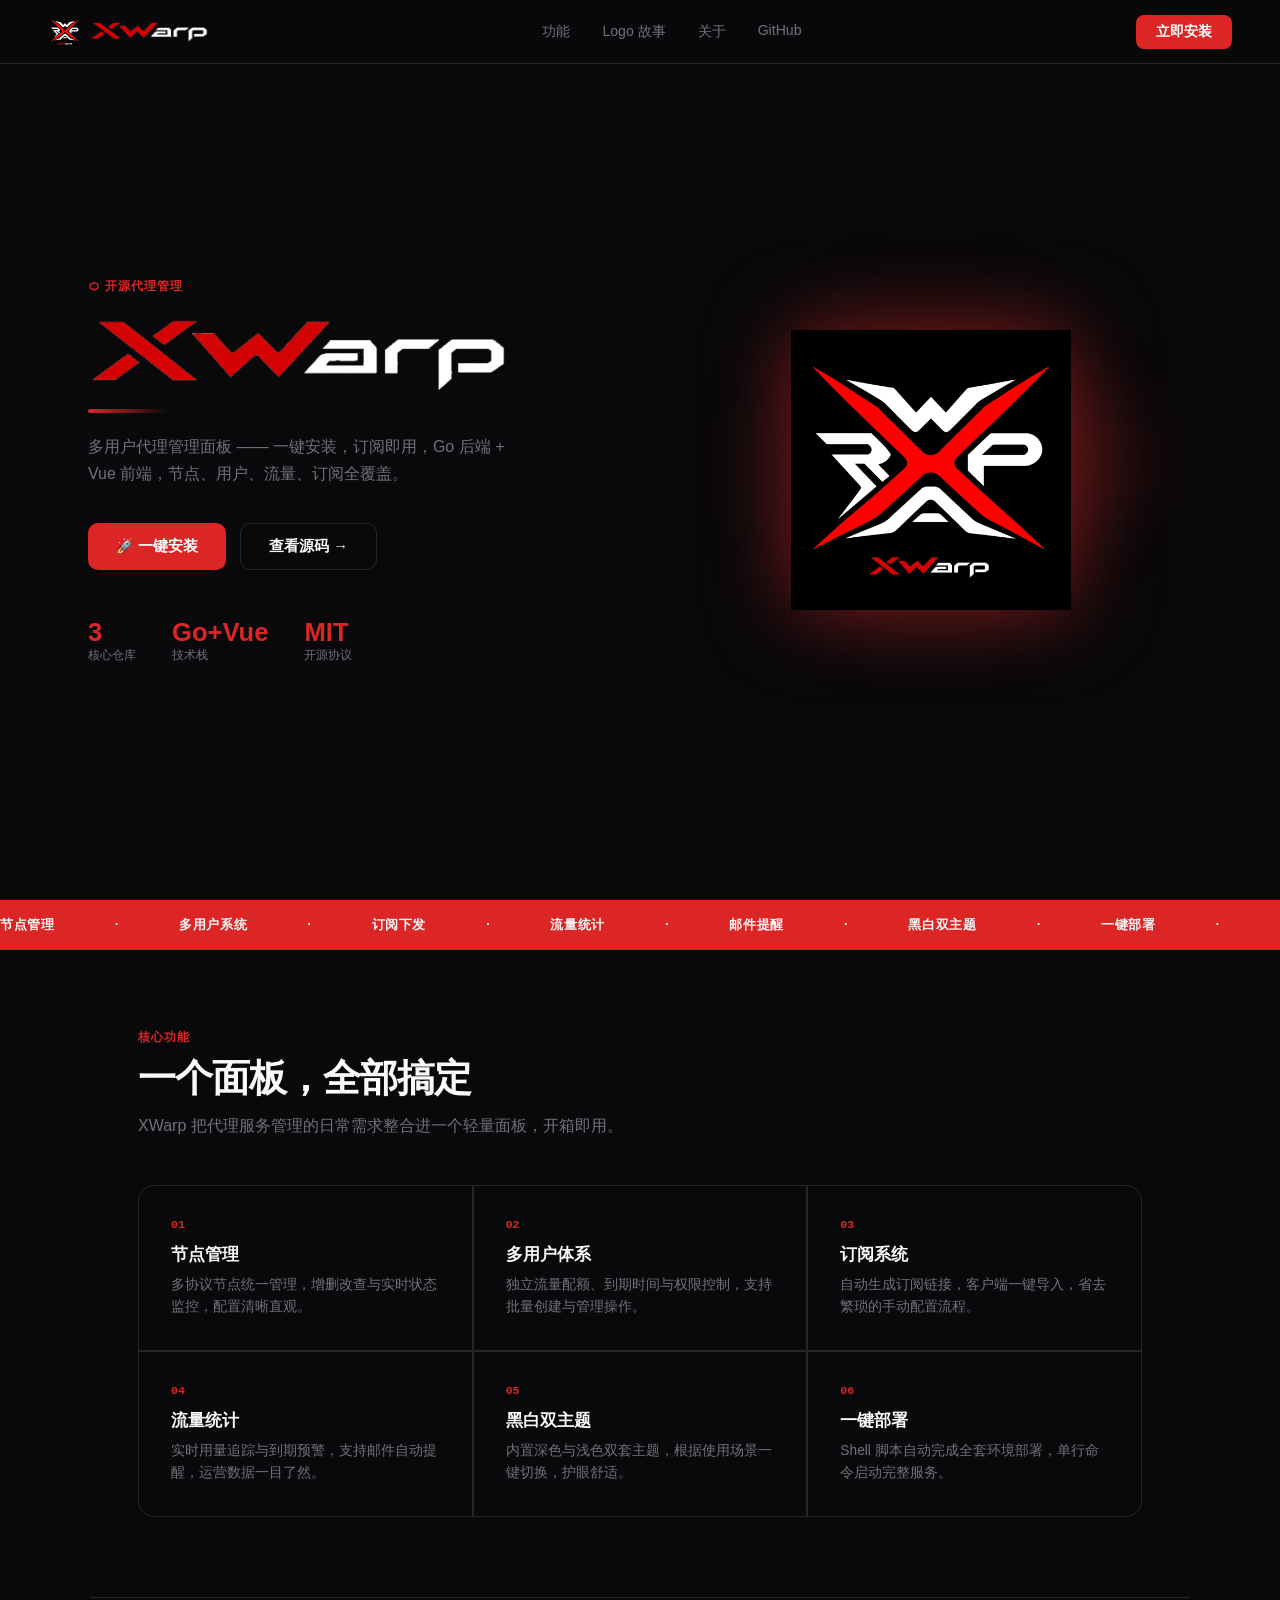
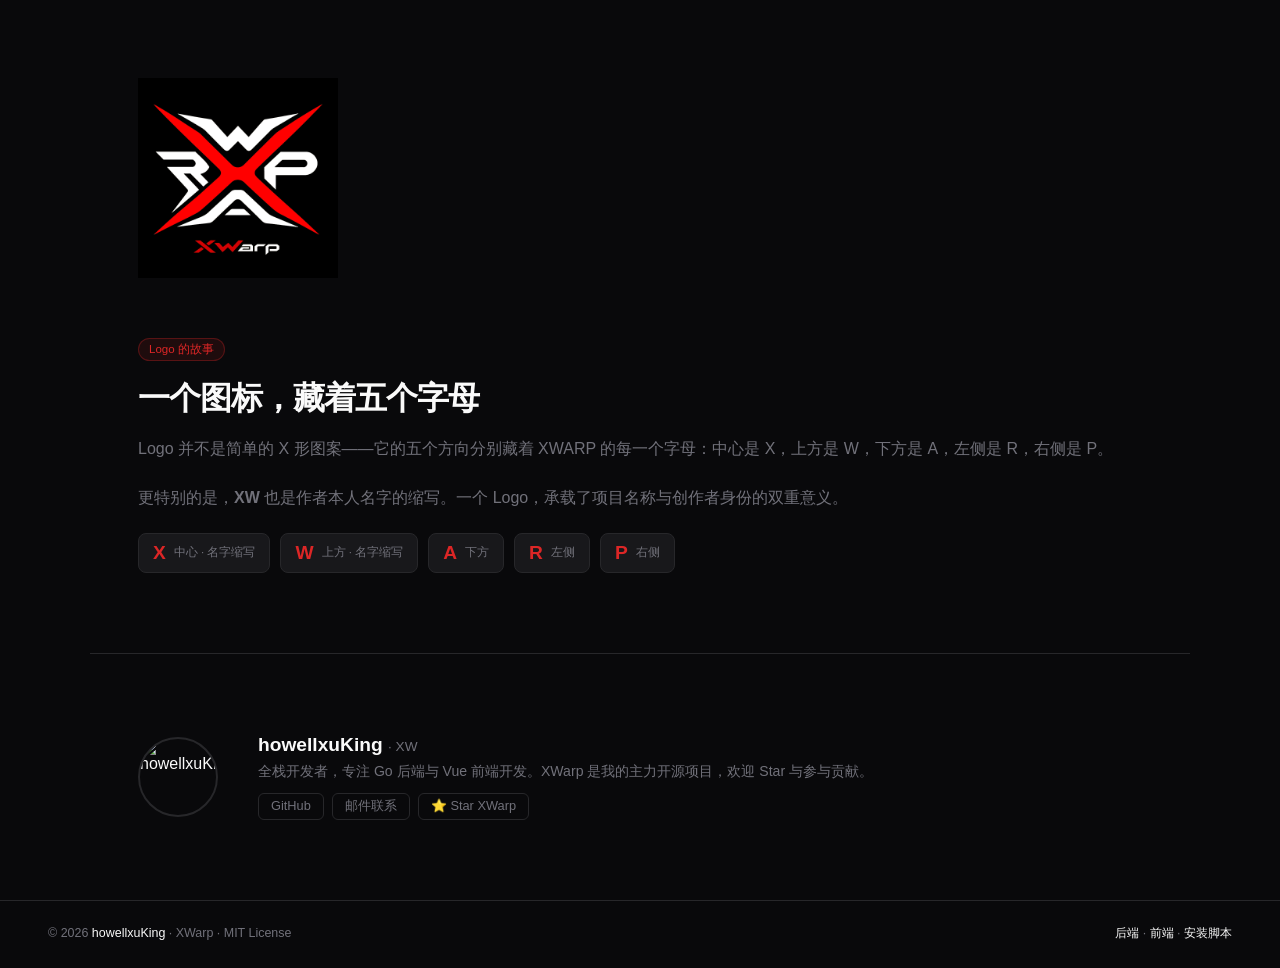
==== design-b.html @ f4f65dc5 "feat: 更新主页 - 反色Logo + XWarp文字图片 + 透明背景效果" ====
<!DOCTYPE html>
<html lang="zh-CN">
<head>
  <link rel="preconnect" href="https://fonts.googleapis.com">
  <link href="https://fonts.googleapis.com/css2?family=Rajdhani:wght@600;700&display=swap" rel="stylesheet">
  <meta charset="UTF-8" />
  <meta name="viewport" content="width=device-width, initial-scale=1.0" />
  <title>XWarp · 商业大气版</title>
  <style>
    :root {
      --red: #dc2626;
      --red2: #b91c1c;
      --bg: #09090b;
      --surface: #18181b;
      --border: #27272a;
      --text: #fafafa;
      --muted: #71717a;
    }
    * { box-sizing: border-box; margin: 0; padding: 0; }
    html { scroll-behavior: smooth; }
    body { background: var(--bg); color: var(--text); font-family: -apple-system, BlinkMacSystemFont, "Segoe UI", sans-serif; overflow-x: hidden; }

    /* NAV */
    nav {
      position: fixed; top: 0; left: 0; right: 0; z-index: 100;
      display: flex; align-items: center; justify-content: space-between;
      padding: 0 48px; height: 64px;
      background: rgba(9,9,11,0.9); backdrop-filter: blur(12px);
      border-bottom: 1px solid var(--border);
    }
    .nav-logo { display: flex; align-items: center; gap: 8px; text-decoration: none; }
    .nav-logo img:first-child { width: 34px; height: 34px; }
    .nav-text-img { height: 22px; width: auto; object-fit: contain; }
    .nav-logo span { font-size: 1.1rem; font-weight: 800; color: var(--text); }
    .nav-logo span.xwarp-text { font-family: 'Rajdhani', sans-serif; font-size: 1.3rem; font-weight: 700; letter-spacing: 0.05em; text-transform: uppercase; }
    .nav-logo span.xwarp-text em { color: var(--red); font-style: normal; }
    .nav-logo span em { color: var(--red); font-style: normal; }
    .hero-title-img { margin-bottom: 12px; }
    .hero-title-img img { width: 100%; max-width: 420px; height: auto; }
    .hero-logo-wrap { display: flex; align-items: center; justify-content: center; width: 100%; }
    .hero-logo-wrap img { mix-blend-mode: screen; width: 420px; height: 420px; object-fit: contain; }
    .nav-links { display: flex; gap: 32px; }
    .nav-links a { color: var(--muted); text-decoration: none; font-size: 0.88rem; transition: color 0.2s; }
    .nav-links a:hover { color: var(--text); }
    .nav-btn { background: var(--red); color: #fff; padding: 8px 20px; border-radius: 8px; font-size: 0.85rem; font-weight: 600; text-decoration: none; transition: background 0.2s; }
    .nav-btn:hover { background: var(--red2); }

    /* HERO - split layout */
    .hero {
      min-height: 100vh; display: flex; align-items: center;
      padding: 100px 48px 60px; gap: 60px;
      max-width: 1200px; margin: 0 auto;
      position: relative;
    }
    .hero-left { flex: 1; }
    .hero-right { flex: 1; display: flex; align-items: center; justify-content: center; position: relative; }

    /* decorative blobs */
    .blob1 { position: absolute; width: 400px; height: 400px; border-radius: 50%; background: radial-gradient(circle, rgba(220,38,38,0.25) 0%, transparent 70%); top: 50%; left: 50%; transform: translate(-50%,-50%); filter: blur(40px); }
    .blob2 { position: absolute; width: 200px; height: 200px; border-radius: 50%; background: radial-gradient(circle, rgba(220,38,38,0.15) 0%, transparent 70%); top: 10%; right: 0; filter: blur(30px); }

    .hero-logo-wrap { position: relative; z-index: 1; }
    .hero-logo-wrap img { width: 280px; height: 280px; filter: drop-shadow(0 0 40px rgba(220,38,38,0.5)); animation: rotate-glow 6s ease-in-out infinite alternate; }
    @keyframes rotate-glow { 0%{filter:drop-shadow(0 0 30px rgba(220,38,38,0.4))} 100%{filter:drop-shadow(0 0 60px rgba(220,38,38,0.7))} }

    .hero-eyebrow { display: inline-flex; align-items: center; gap: 6px; font-size: 0.78rem; color: var(--red); font-weight: 600; text-transform: uppercase; letter-spacing: 0.08em; margin-bottom: 20px; }
    .hero h1 { font-size: clamp(2.8rem, 5vw, 4.5rem); font-weight: 900; letter-spacing: -2px; line-height: 1; margin-bottom: 12px; }
    .hero h1.xwarp-hero { font-family: 'Rajdhani', sans-serif; font-size: clamp(3.5rem, 6vw, 5.5rem); letter-spacing: 0.05em; font-weight: 700; text-transform: uppercase; }
    .hero h1 .brand-x { color: var(--red); }
    .hero-gradient-line { height: 4px; width: 80px; background: linear-gradient(90deg, var(--red), transparent); border-radius: 2px; margin-bottom: 20px; }
    .hero-desc { color: var(--muted); font-size: 1rem; line-height: 1.7; margin-bottom: 36px; max-width: 440px; }
    .hero-actions { display: flex; gap: 14px; flex-wrap: wrap; margin-bottom: 48px; }
    .btn { display: inline-flex; align-items: center; gap: 8px; padding: 13px 28px; border-radius: 10px; font-size: 0.92rem; font-weight: 600; text-decoration: none; transition: all 0.2s; }
    .btn-primary { background: var(--red); color: #fff; }
    .btn-primary:hover { background: var(--red2); transform: translateY(-1px); }
    .btn-outline { background: transparent; color: var(--text); border: 1px solid var(--border); }
    .btn-outline:hover { border-color: var(--red); color: var(--red); }
    .hero-stats { display: flex; gap: 36px; }
    .stat-num { font-size: 1.6rem; font-weight: 800; color: var(--red); }
    .stat-label { font-size: 0.75rem; color: var(--muted); }

    /* STRIP */
    .strip { background: var(--red); padding: 16px 0; text-align: center; font-size: 0.82rem; font-weight: 600; letter-spacing: 0.05em; overflow: hidden; }
    .strip-inner { display: flex; gap: 60px; animation: marquee 20s linear infinite; white-space: nowrap; }
    @keyframes marquee { 0%{transform:translateX(0)} 100%{transform:translateX(-50%)} }

    /* FEATURES */
    #features { max-width: 1100px; margin: 0 auto; padding: 80px 48px; }
    .sec-eyebrow { font-size: 0.72rem; text-transform: uppercase; letter-spacing: 0.1em; color: var(--red); font-weight: 700; margin-bottom: 8px; }
    .sec-title { font-size: clamp(1.8rem,3vw,2.6rem); font-weight: 800; letter-spacing: -1px; margin-bottom: 12px; }
    .sec-desc { color: var(--muted); margin-bottom: 48px; }
    .features-grid { display: grid; grid-template-columns: repeat(auto-fit, minmax(300px,1fr)); gap: 2px; background: var(--border); border: 1px solid var(--border); border-radius: 16px; overflow: hidden; }
    .feat-item { background: var(--bg); padding: 32px; transition: background 0.2s; }
    .feat-item:hover { background: var(--surface); }
    .feat-num { font-size: 0.72rem; color: var(--red); font-weight: 700; font-family: monospace; margin-bottom: 12px; }
    .feat-item h3 { font-size: 1.05rem; font-weight: 700; margin-bottom: 8px; }
    .feat-item p { color: var(--muted); font-size: 0.86rem; line-height: 1.6; }

    /* STORY */
    #story { border-top: 1px solid var(--border); padding: 80px 48px; max-width: 1100px; margin: 0 auto; }
    .story-inner { display: flex; gap: 60px; align-items: center; flex-wrap: wrap; }
    .story-logo { width: 200px; height: 200px; flex-shrink: 0; }
    .story-text .badge { display: inline-block; background: rgba(220,38,38,0.1); border: 1px solid rgba(220,38,38,0.3); color: var(--red); font-size: 0.72rem; padding: 3px 10px; border-radius: 20px; margin-bottom: 16px; }
    .story-text h2 { font-size: 2rem; font-weight: 800; letter-spacing: -1px; margin-bottom: 14px; }
    .story-text p { color: var(--muted); line-height: 1.8; margin-bottom: 20px; }
    .letter-row { display: flex; gap: 10px; flex-wrap: wrap; }
    .lbadge { background: var(--surface); border: 1px solid var(--border); border-radius: 8px; padding: 8px 14px; display: flex; align-items: center; gap: 8px; }
    .lbadge .l { font-size: 1.2rem; font-weight: 900; color: var(--red); }
    .lbadge .m { font-size: 0.72rem; color: var(--muted); }

    /* ABOUT */
    #about { border-top: 1px solid var(--border); padding: 80px 48px; max-width: 1100px; margin: 0 auto; display: flex; gap: 40px; align-items: center; flex-wrap: wrap; }
    .about-avatar { width: 80px; height: 80px; border-radius: 50%; border: 2px solid var(--border); }
    .about-text h2 { font-size: 1.2rem; font-weight: 700; margin-bottom: 6px; }
    .about-text p { color: var(--muted); font-size: 0.88rem; }
    .alinks { display: flex; gap: 8px; margin-top: 12px; flex-wrap: wrap; }
    .alink { color: var(--muted); text-decoration: none; font-size: 0.8rem; border: 1px solid var(--border); border-radius: 6px; padding: 4px 12px; transition: all 0.2s; }
    .alink:hover { color: var(--red); border-color: var(--red); }

    footer { border-top: 1px solid var(--border); padding: 24px 48px; display: flex; justify-content: space-between; align-items: center; flex-wrap: wrap; gap: 8px; color: var(--muted); font-size: 0.78rem; }
    footer a { color: var(--text); text-decoration: none; }
    footer a:hover { color: var(--red); }
    @media(max-width:900px){ .hero{flex-direction:column;padding:100px 24px 60px;} .hero-right{order:-1;} .hero-logo-wrap img{width:180px;height:180px;} nav{padding:0 20px;} .nav-links{display:none;} #features,#story,#about{padding:60px 24px;} .story-inner{flex-direction:column;} footer{justify-content:center;text-align:center;} }
  </style>
</head>
<body>
<nav>
  <a class="nav-logo" href="#"><img src="logo-dark.png" alt="XWarp" style="mix-blend-mode:screen;" /><img src="xwarp-text.png" alt="XWarp" class="nav-text-img" /></a>
  <div class="nav-links">
    <a href="#features">功能</a><a href="#story">Logo 故事</a><a href="#about">关于</a>
    <a href="https://github.com/howellxuKing/xwarp" target="_blank">GitHub</a>
  </div>
  <a class="nav-btn" href="https://github.com/howellxuKing/xwarp-install" target="_blank">立即安装</a>
</nav>

<section class="hero">
  <div class="hero-left">
    <div class="hero-eyebrow">⬡ 开源代理管理</div>
    <div class="hero-title-img"><img src="xwarp-text.png" alt="XWarp" /></div>
    <div class="hero-gradient-line"></div>
    <p class="hero-desc">多用户代理管理面板 —— 一键安装，订阅即用，Go 后端 + Vue 前端，节点、用户、流量、订阅全覆盖。</p>
    <div class="hero-actions">
      <a class="btn btn-primary" href="https://github.com/howellxuKing/xwarp-install" target="_blank">🚀 一键安装</a>
      <a class="btn btn-outline" href="https://github.com/howellxuKing/xwarp" target="_blank">查看源码 →</a>
    </div>
    <div class="hero-stats">
      <div><div class="stat-num">3</div><div class="stat-label">核心仓库</div></div>
      <div><div class="stat-num">Go+Vue</div><div class="stat-label">技术栈</div></div>
      <div><div class="stat-num">MIT</div><div class="stat-label">开源协议</div></div>
    </div>
  </div>
  <div class="hero-right">
    <div class="blob1"></div>
    <div class="blob2"></div>
    <div class="hero-logo-wrap">
      <img src="logo-dark.png" alt="XWarp Logo" />
    </div>
  </div>
</section>

<div class="strip">
  <div class="strip-inner">
    <span>节点管理</span><span>·</span><span>多用户系统</span><span>·</span><span>订阅下发</span><span>·</span><span>流量统计</span><span>·</span><span>邮件提醒</span><span>·</span><span>黑白双主题</span><span>·</span><span>一键部署</span><span>·</span>
    <span>节点管理</span><span>·</span><span>多用户系统</span><span>·</span><span>订阅下发</span><span>·</span><span>流量统计</span><span>·</span><span>邮件提醒</span><span>·</span><span>黑白双主题</span><span>·</span><span>一键部署</span><span>·</span>
  </div>
</div>

<section id="features">
  <div class="sec-eyebrow">核心功能</div>
  <div class="sec-title">一个面板，全部搞定</div>
  <p class="sec-desc">XWarp 把代理服务管理的日常需求整合进一个轻量面板，开箱即用。</p>
  <div class="features-grid">
    <div class="feat-item"><div class="feat-num">01</div><h3>节点管理</h3><p>多协议节点统一管理，增删改查与实时状态监控，配置清晰直观。</p></div>
    <div class="feat-item"><div class="feat-num">02</div><h3>多用户体系</h3><p>独立流量配额、到期时间与权限控制，支持批量创建与管理操作。</p></div>
    <div class="feat-item"><div class="feat-num">03</div><h3>订阅系统</h3><p>自动生成订阅链接，客户端一键导入，省去繁琐的手动配置流程。</p></div>
    <div class="feat-item"><div class="feat-num">04</div><h3>流量统计</h3><p>实时用量追踪与到期预警，支持邮件自动提醒，运营数据一目了然。</p></div>
    <div class="feat-item"><div class="feat-num">05</div><h3>黑白双主题</h3><p>内置深色与浅色双套主题，根据使用场景一键切换，护眼舒适。</p></div>
    <div class="feat-item"><div class="feat-num">06</div><h3>一键部署</h3><p>Shell 脚本自动完成全套环境部署，单行命令启动完整服务。</p></div>
  </div>
</section>

<section id="story">
  <div class="story-inner">
    <img class="story-logo" src="logo-dark.png" alt="XWarp Logo" />
    <div class="story-text">
      <span class="badge">Logo 的故事</span>
      <h2>一个图标，藏着五个字母</h2>
      <p>Logo 并不是简单的 X 形图案——它的五个方向分别藏着 XWARP 的每一个字母：中心是 X，上方是 W，下方是 A，左侧是 R，右侧是 P。</p>
      <p>更特别的是，<strong>XW</strong> 也是作者本人名字的缩写。一个 Logo，承载了项目名称与创作者身份的双重意义。</p>
      <div class="letter-row">
        <div class="lbadge"><span class="l">X</span><span class="m">中心 · 名字缩写</span></div>
        <div class="lbadge"><span class="l">W</span><span class="m">上方 · 名字缩写</span></div>
        <div class="lbadge"><span class="l">A</span><span class="m">下方</span></div>
        <div class="lbadge"><span class="l">R</span><span class="m">左侧</span></div>
        <div class="lbadge"><span class="l">P</span><span class="m">右侧</span></div>
      </div>
    </div>
  </div>
</section>

<section id="about">
  <img class="about-avatar" src="https://avatars.githubusercontent.com/u/133670669?v=4" alt="howellxuKing" />
  <div class="about-text">
    <h2>howellxuKing <span style="color:var(--muted);font-weight:400;font-size:0.85rem">· XW</span></h2>
    <p>全栈开发者，专注 Go 后端与 Vue 前端开发。XWarp 是我的主力开源项目，欢迎 Star 与参与贡献。</p>
    <div class="alinks">
      <a class="alink" href="https://github.com/howellxuKing" target="_blank">GitHub</a>
      <a class="alink" href="mailto:x50210009@gmail.com">邮件联系</a>
      <a class="alink" href="https://github.com/howellxuKing/xwarp" target="_blank">⭐ Star XWarp</a>
    </div>
  </div>
</section>

<footer>
  <span>© 2026 <a href="https://github.com/howellxuKing">howellxuKing</a> · XWarp · MIT License</span>
  <span>
    <a href="https://github.com/howellxuKing/xwarp">后端</a> ·
    <a href="https://github.com/howellxuKing/xwarp-ui">前端</a> ·
    <a href="https://github.com/howellxuKing/xwarp-install">安装脚本</a>
  </span>
</footer>
</body>
</html>
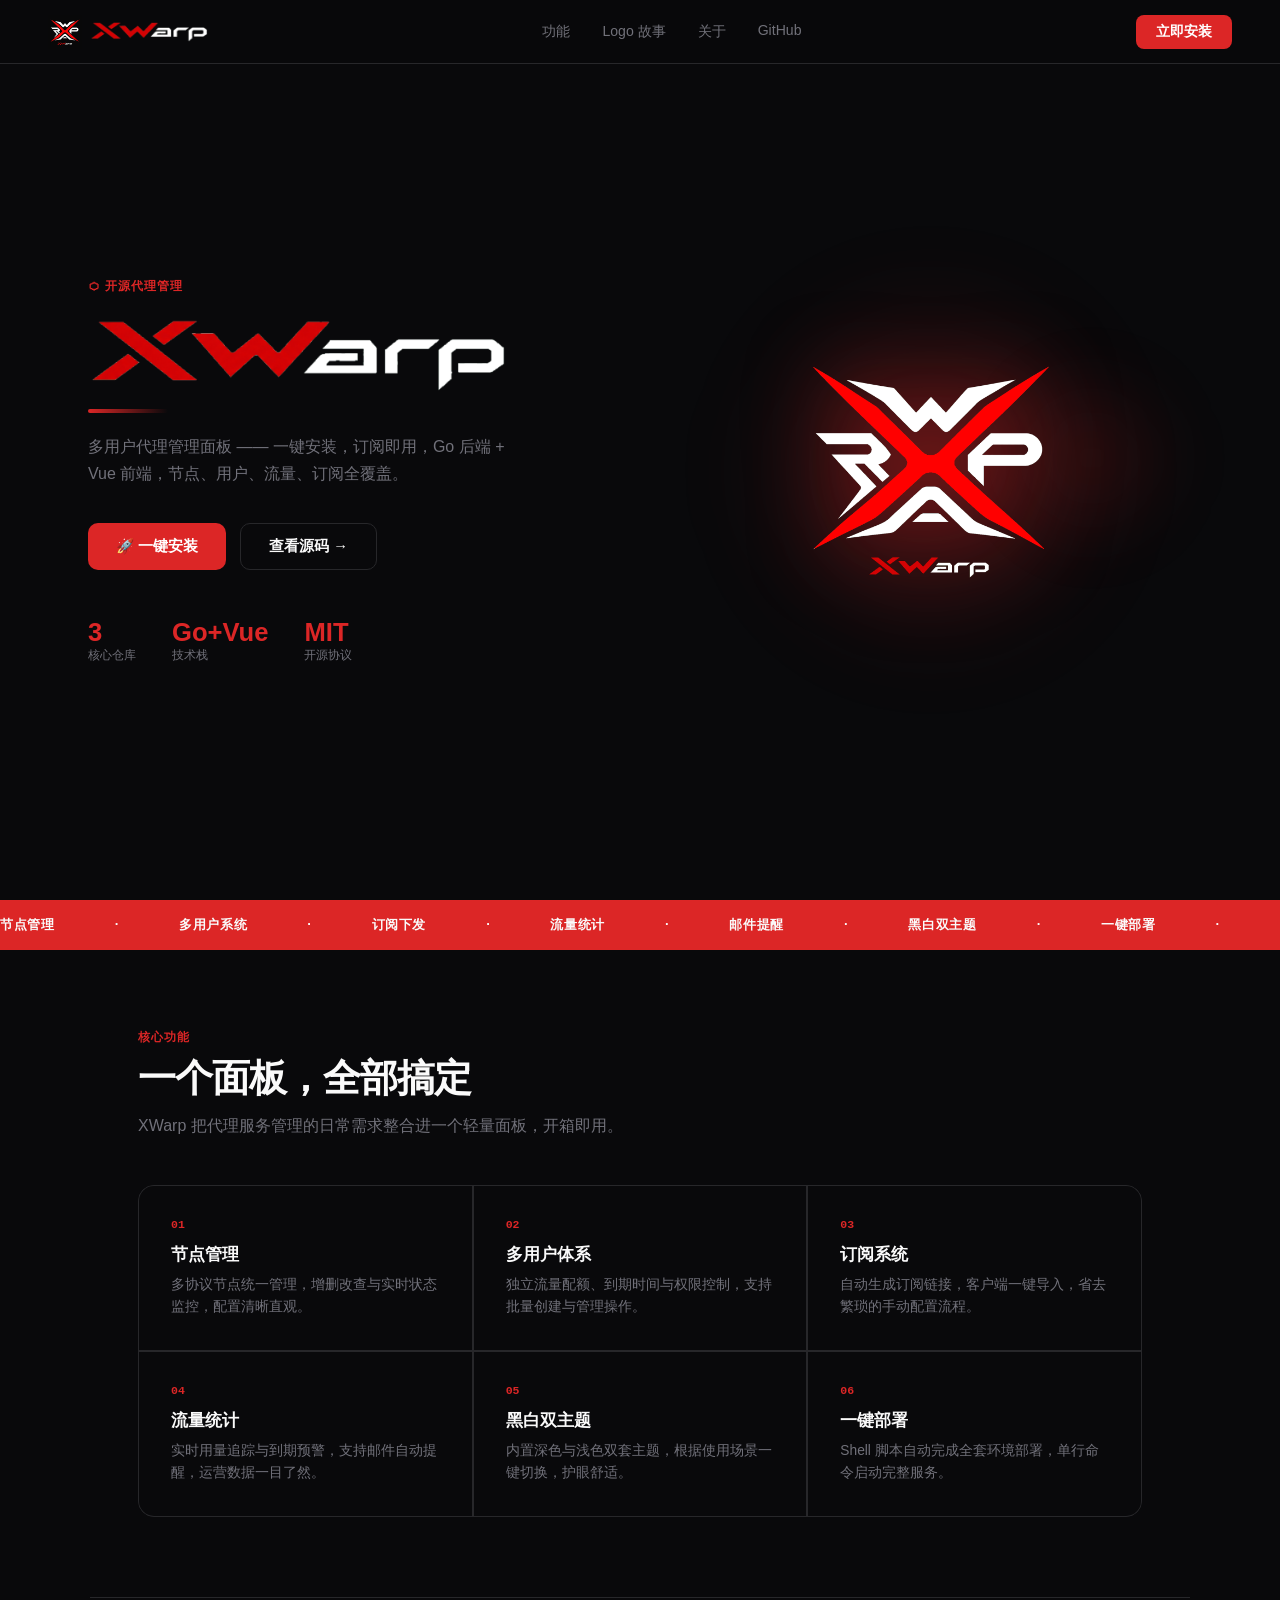
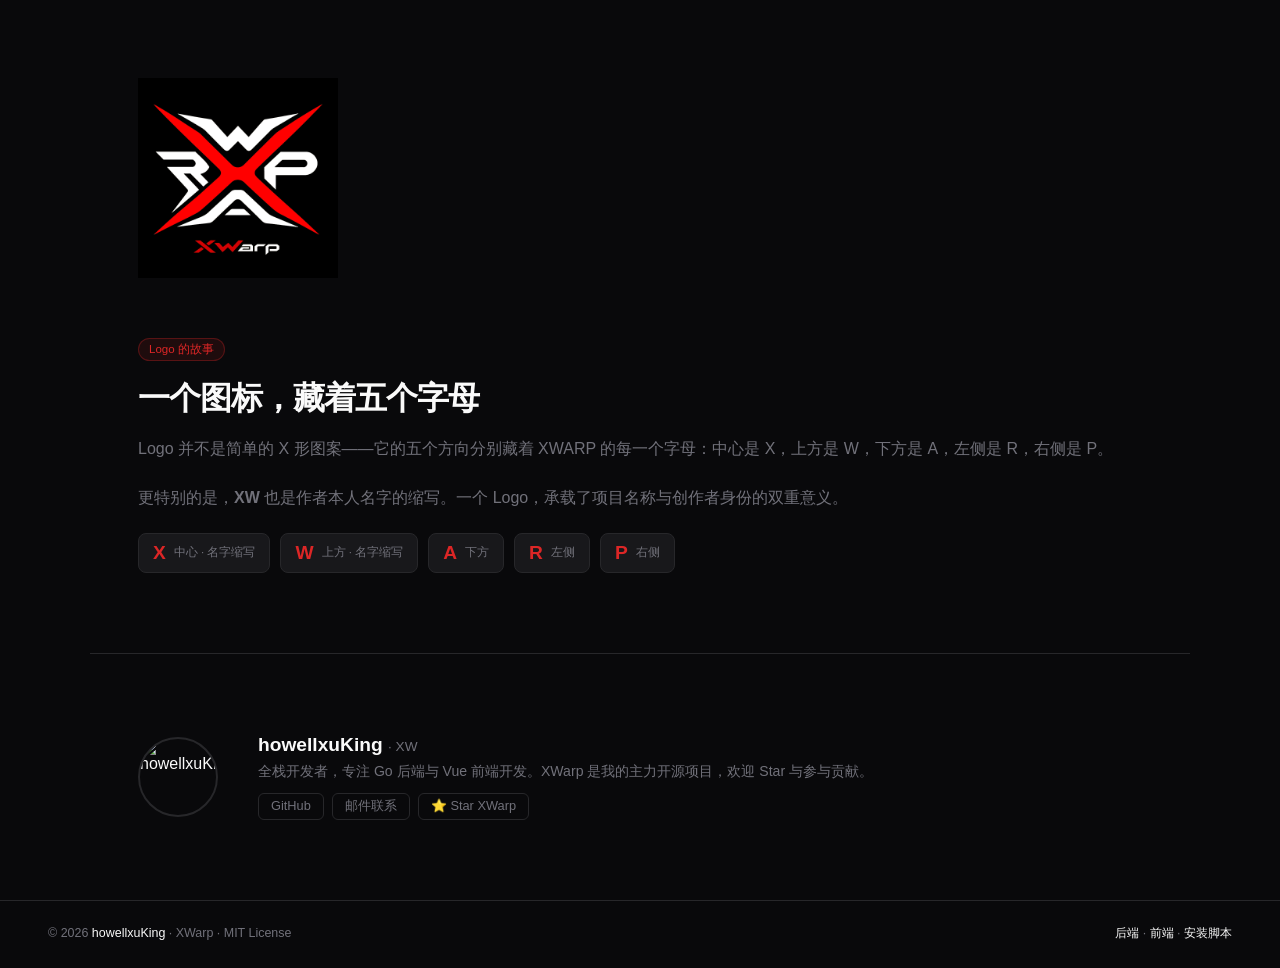
==== commit 2c8b4088: "feat: 透明背景Logo + 红光贴合图案轮廓发散" ====
--- a/design-b.html
+++ b/design-b.html
@@ -38,7 +38,15 @@
     .hero-title-img { margin-bottom: 12px; }
     .hero-title-img img { width: 100%; max-width: 420px; height: auto; }
     .hero-logo-wrap { display: flex; align-items: center; justify-content: center; width: 100%; }
-    .hero-logo-wrap img { mix-blend-mode: screen; width: 420px; height: 420px; object-fit: contain; }
+    .hero-logo-wrap img {
+      width: 420px; height: 420px; object-fit: contain;
+      filter: drop-shadow(0 0 18px rgba(220,38,38,0.9)) drop-shadow(0 0 40px rgba(220,38,38,0.5));
+      animation: logo-glow 3s ease-in-out infinite alternate;
+    }
+    @keyframes logo-glow {
+      0%  { filter: drop-shadow(0 0 12px rgba(220,38,38,0.7)) drop-shadow(0 0 30px rgba(220,38,38,0.4)); }
+      100%{ filter: drop-shadow(0 0 28px rgba(220,38,38,1.0)) drop-shadow(0 0 60px rgba(220,38,38,0.7)); }
+    }
     .nav-links { display: flex; gap: 32px; }
     .nav-links a { color: var(--muted); text-decoration: none; font-size: 0.88rem; transition: color 0.2s; }
     .nav-links a:hover { color: var(--text); }
@@ -153,7 +161,7 @@
     <div class="blob1"></div>
     <div class="blob2"></div>
     <div class="hero-logo-wrap">
-      <img src="logo-dark.png" alt="XWarp Logo" />
+      <img src="logo-transparent.png" alt="XWarp Logo" />
     </div>
   </div>
 </section>
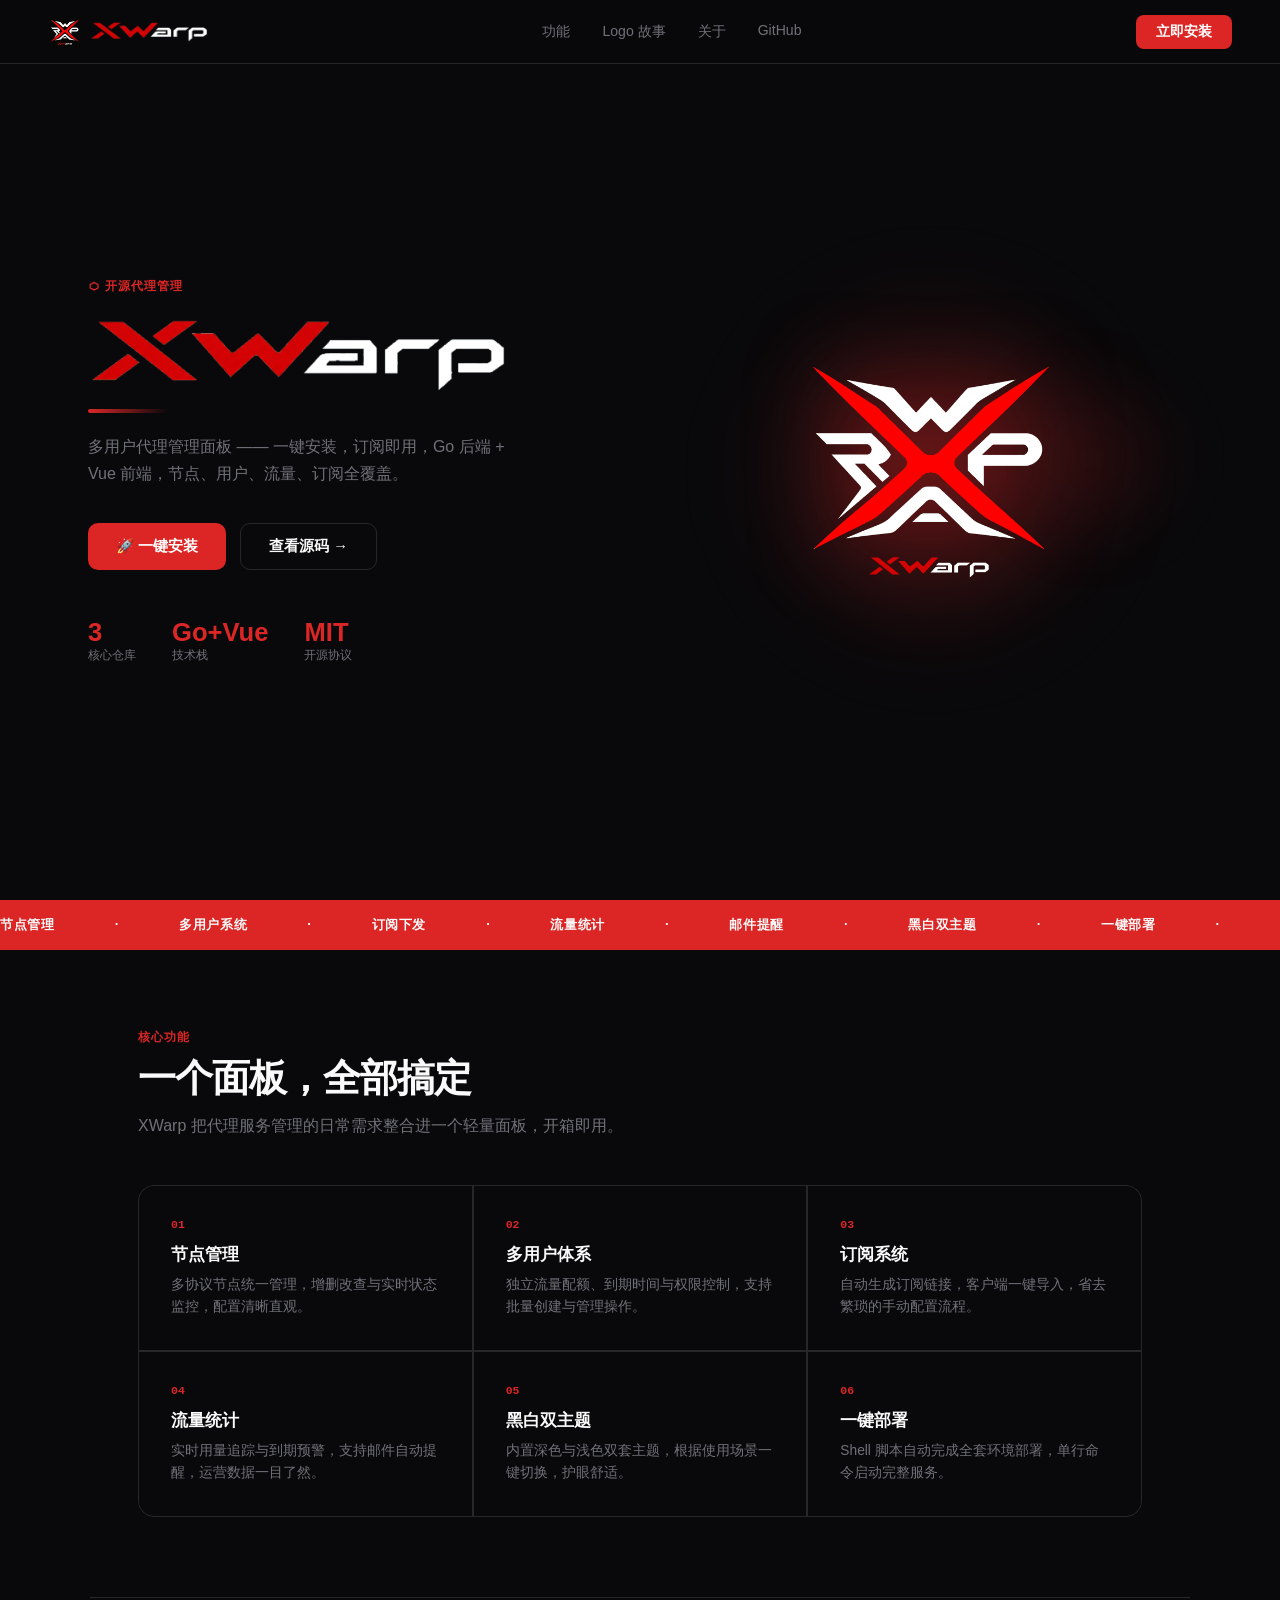
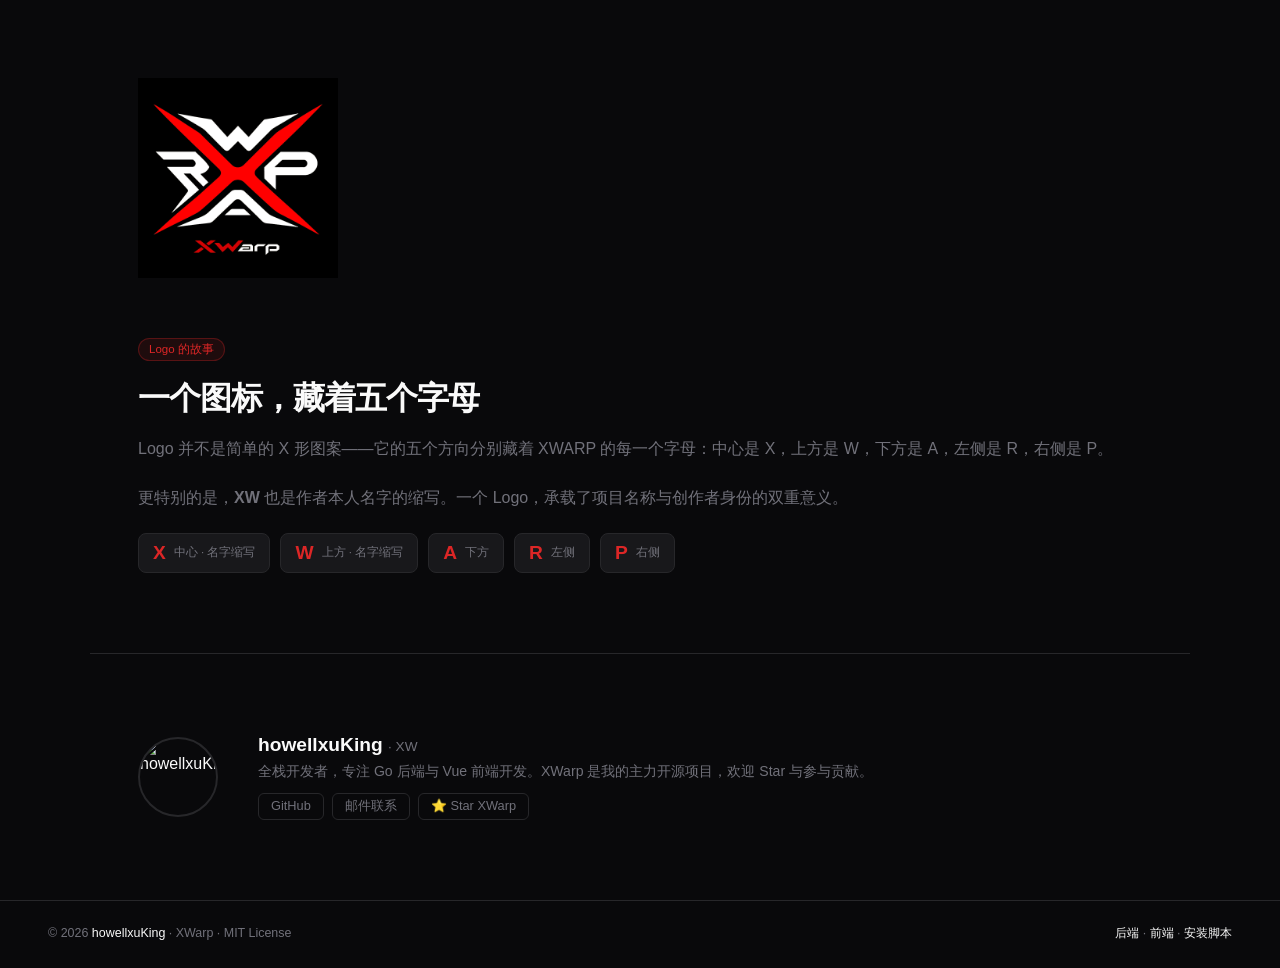
==== commit cdb34f61: "feat: 图标放大至560px" ====
--- a/design-b.html
+++ b/design-b.html
@@ -39,7 +39,7 @@
     .hero-title-img img { width: 100%; max-width: 420px; height: auto; }
     .hero-logo-wrap { display: flex; align-items: center; justify-content: center; width: 100%; }
     .hero-logo-wrap img {
-      width: 420px; height: 420px; object-fit: contain;
+      width: 560px; height: 560px; object-fit: contain;
       filter: drop-shadow(0 0 18px rgba(220,38,38,0.9)) drop-shadow(0 0 40px rgba(220,38,38,0.5));
       animation: logo-glow 3s ease-in-out infinite alternate;
     }
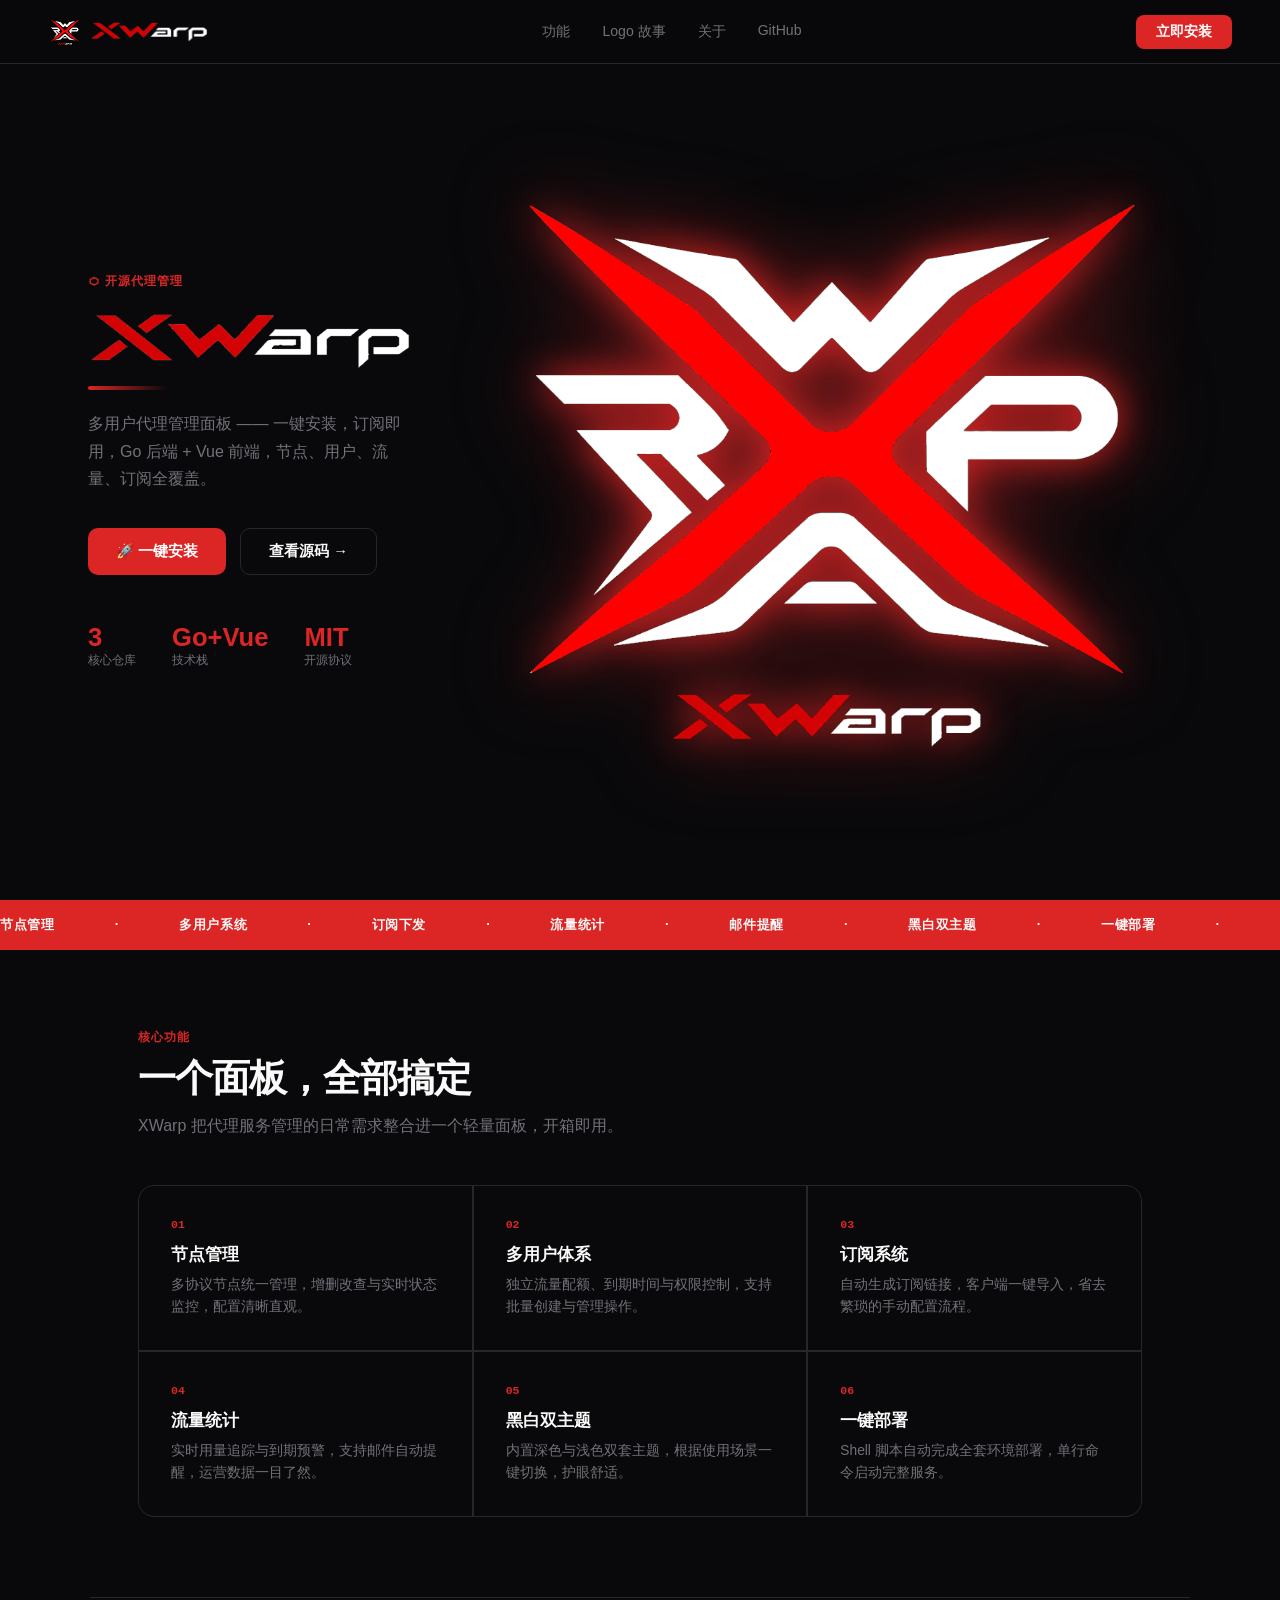
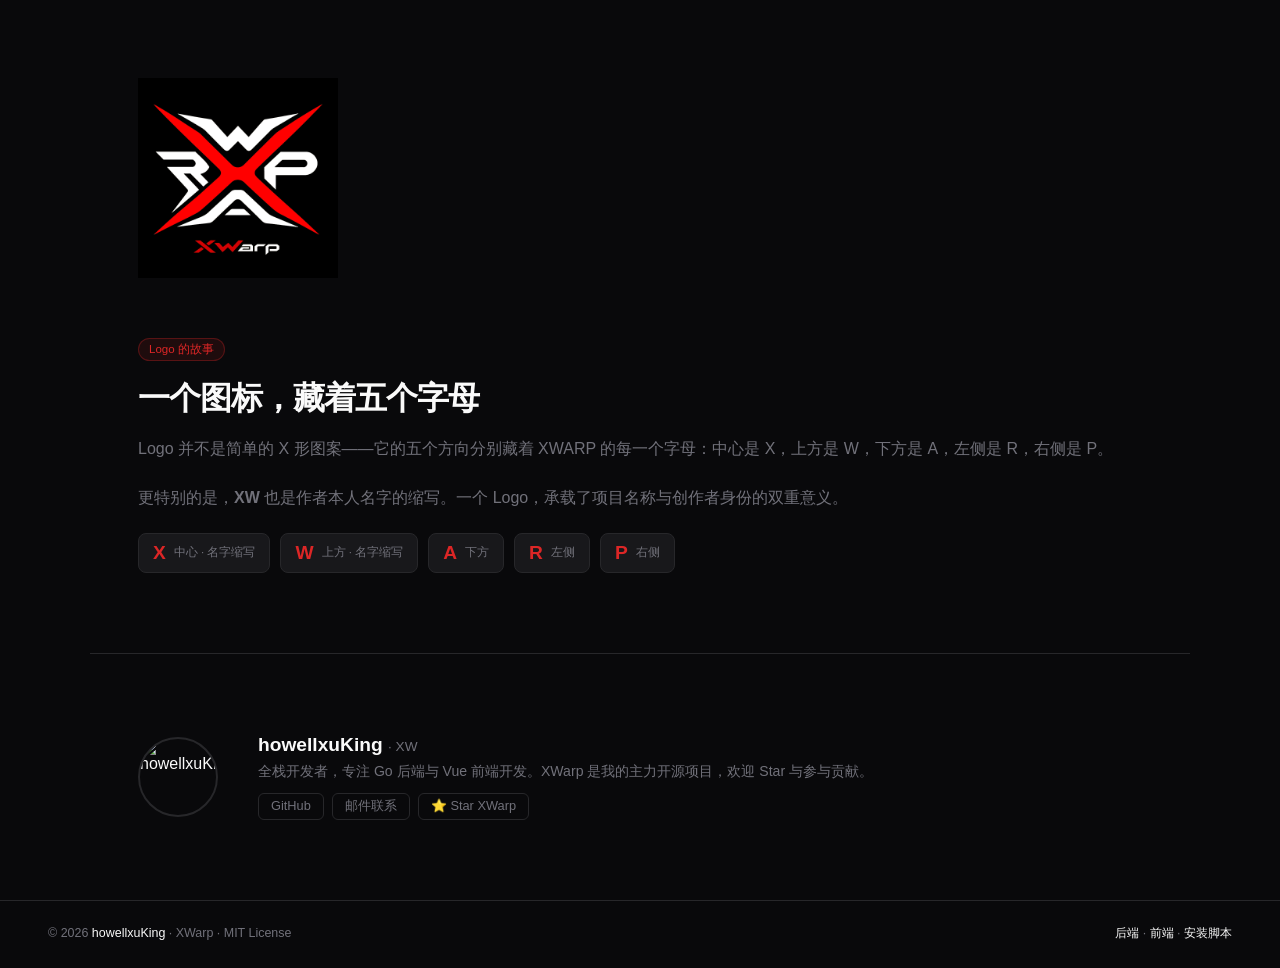
==== commit 0331e5c1: "fix: 修复重复CSS冲突，图标真正生效720px" ====
--- a/design-b.html
+++ b/design-b.html
@@ -39,7 +39,7 @@
     .hero-title-img img { width: 100%; max-width: 420px; height: auto; }
     .hero-logo-wrap { display: flex; align-items: center; justify-content: center; width: 100%; }
     .hero-logo-wrap img {
-      width: 560px; height: 560px; object-fit: contain;
+      width: 720px; height: 720px; object-fit: contain;
       filter: drop-shadow(0 0 18px rgba(220,38,38,0.9)) drop-shadow(0 0 40px rgba(220,38,38,0.5));
       animation: logo-glow 3s ease-in-out infinite alternate;
     }
@@ -61,15 +61,11 @@
       position: relative;
     }
     .hero-left { flex: 1; }
-    .hero-right { flex: 1; display: flex; align-items: center; justify-content: center; position: relative; }
+    .hero-right { flex: 1.3; display: flex; align-items: center; justify-content: center; position: relative; overflow: visible; }
 
     /* decorative blobs */
-    .blob1 { position: absolute; width: 400px; height: 400px; border-radius: 50%; background: radial-gradient(circle, rgba(220,38,38,0.25) 0%, transparent 70%); top: 50%; left: 50%; transform: translate(-50%,-50%); filter: blur(40px); }
-    .blob2 { position: absolute; width: 200px; height: 200px; border-radius: 50%; background: radial-gradient(circle, rgba(220,38,38,0.15) 0%, transparent 70%); top: 10%; right: 0; filter: blur(30px); }
-
-    .hero-logo-wrap { position: relative; z-index: 1; }
-    .hero-logo-wrap img { width: 280px; height: 280px; filter: drop-shadow(0 0 40px rgba(220,38,38,0.5)); animation: rotate-glow 6s ease-in-out infinite alternate; }
-    @keyframes rotate-glow { 0%{filter:drop-shadow(0 0 30px rgba(220,38,38,0.4))} 100%{filter:drop-shadow(0 0 60px rgba(220,38,38,0.7))} }
+    .blob1 { position: absolute; width: 500px; height: 500px; border-radius: 50%; background: radial-gradient(circle, rgba(220,38,38,0.2) 0%, transparent 70%); top: 50%; left: 50%; transform: translate(-50%,-50%); filter: blur(50px); }
+    .blob2 { position: absolute; width: 250px; height: 250px; border-radius: 50%; background: radial-gradient(circle, rgba(220,38,38,0.12) 0%, transparent 70%); top: 10%; right: 0; filter: blur(30px); }
 
     .hero-eyebrow { display: inline-flex; align-items: center; gap: 6px; font-size: 0.78rem; color: var(--red); font-weight: 600; text-transform: uppercase; letter-spacing: 0.08em; margin-bottom: 20px; }
     .hero h1 { font-size: clamp(2.8rem, 5vw, 4.5rem); font-weight: 900; letter-spacing: -2px; line-height: 1; margin-bottom: 12px; }
